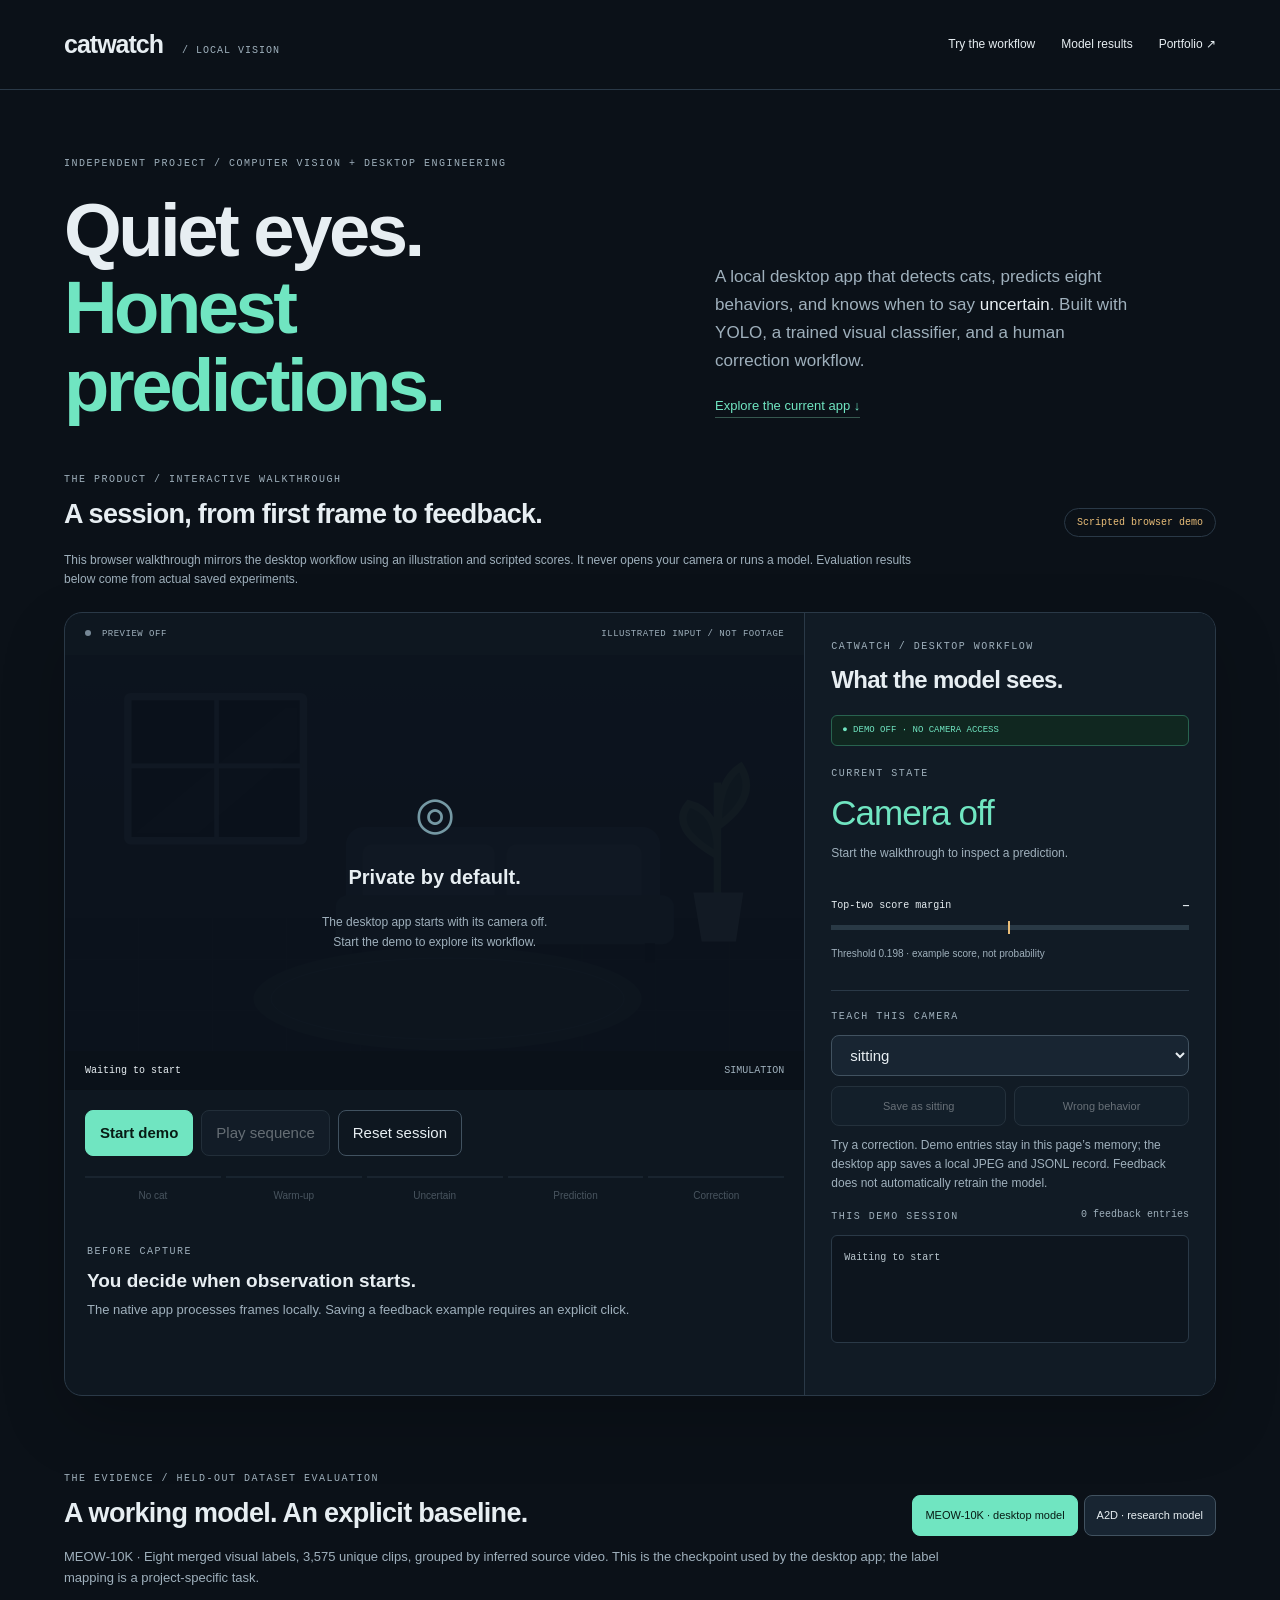
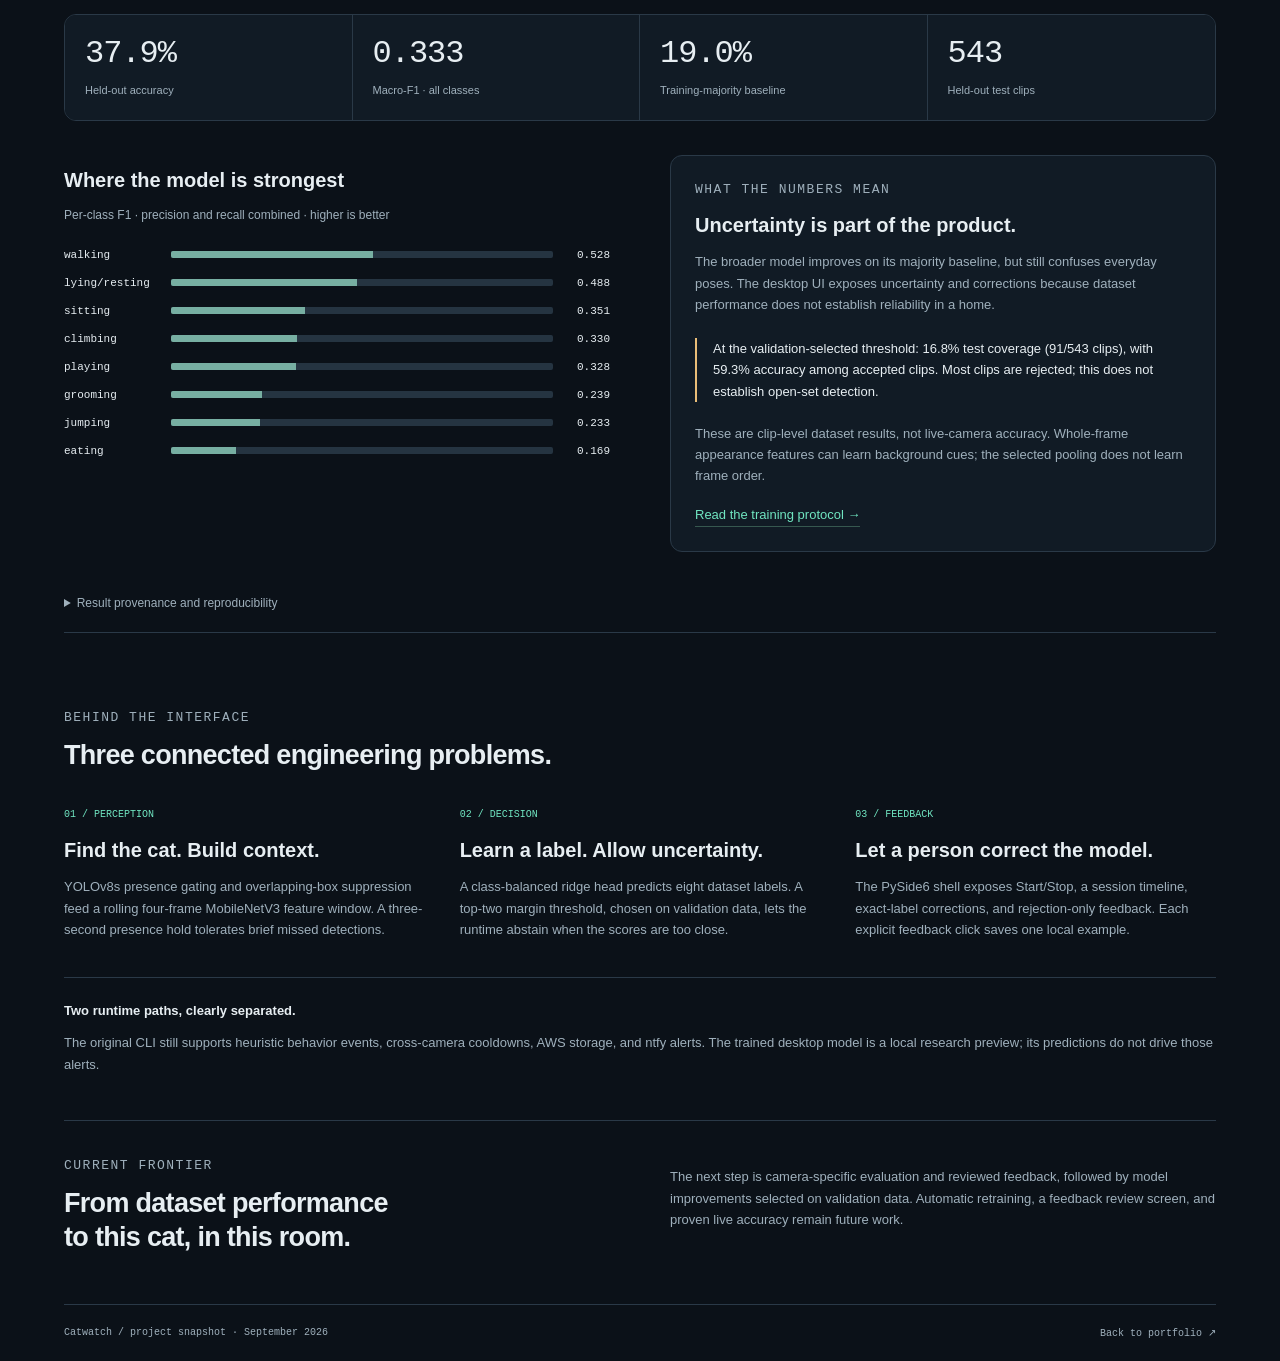
==== demos/catwatch/index.html @ 360c8b4b "Build software engineering portfolio" ====
<!doctype html>
<html lang="en">
<head>
  <meta charset="utf-8">
  <meta name="viewport" content="width=device-width, initial-scale=1">
  <meta name="description" content="Explore Catwatch: a local desktop cat-behavior app with trained models, uncertainty handling, and explicit human feedback.">
  <meta name="theme-color" content="#0b1118">
  <title>Catwatch — From detection to understanding</title>
  <link rel="stylesheet" href="styles.css">
  <script src="results.js" defer></script>
  <script src="app.js" defer></script>
</head>
<body>
  <a class="skip" href="#main">Skip to content</a>
  <header class="site-header">
    <a class="brand" href="#">catwatch<span> / LOCAL VISION</span></a>
    <nav aria-label="Primary"><a href="#demo">Try the workflow</a><a href="#evidence">Model results</a><a href="../../index.html#work">Portfolio ↗</a></nav>
  </header>
  <main id="main">
    <section class="hero">
      <div><p class="eyebrow">Independent project / computer vision + desktop engineering</p><h1>Quiet eyes.<br><span>Honest predictions.</span></h1></div>
      <div class="hero-copy"><p>A local desktop app that detects cats, predicts eight behaviors, and knows when to say <em>uncertain</em>. Built with YOLO, a trained visual classifier, and a human correction workflow.</p><a class="text-link" href="#demo">Explore the current app ↓</a></div>
    </section>
    <section id="demo" aria-labelledby="demo-title">
      <div class="section-heading"><div><p class="eyebrow">The product / interactive walkthrough</p><h2 id="demo-title">A session, from first frame to feedback.</h2></div><span class="badge">Scripted browser demo</span></div>
      <p class="demo-note">This browser walkthrough mirrors the desktop workflow using an illustration and scripted scores. It never opens your camera or runs a model. Evaluation results below come from actual saved experiments.</p>
      <div class="console">
        <div class="observation">
          <div class="console-bar"><span><span class="dot" id="status-dot"></span> <span id="source-status">PREVIEW OFF</span></span><span>ILLUSTRATED INPUT / NOT FOOTAGE</span></div>
          <div class="scene">
            <svg viewBox="0 0 800 470" role="img" aria-label="Illustrated living room used to demonstrate the desktop prediction workflow">
              <defs><pattern id="floor" width="80" height="55" patternUnits="userSpaceOnUse"><path d="M0 55H80V0" stroke="#253441" fill="none"/></pattern><linearGradient id="wall" x2="0" y2="1"><stop stop-color="#243444"/><stop offset="1" stop-color="#17232e"/></linearGradient></defs>
              <rect width="800" height="470" fill="url(#wall)"/>
              <path d="M0 285H800V470H0Z" fill="#18232c"/><path d="M0 285H800V470H0Z" fill="url(#floor)"/>
              <rect x="68" y="45" width="190" height="156" rx="3" fill="#101b26" stroke="#4c6375" stroke-width="8"/><path d="M164 48V199M71 120H257" stroke="#4c6375" stroke-width="5"/>
              <path d="M78 192L239 58H251V101L144 192Z" fill="#a1bfce" opacity=".06"/>
              <rect x="304" y="186" width="340" height="116" rx="20" fill="#3b5061"/><rect x="322" y="205" width="143" height="70" rx="10" fill="#4b6375"/><rect x="478" y="205" width="146" height="70" rx="10" fill="#4b6375"/><rect x="293" y="260" width="366" height="53" rx="13" fill="#344958"/><path d="M316 312V333M633 312V333" stroke="#101820" stroke-width="11"/>
              <ellipse cx="414" cy="372" rx="210" ry="56" fill="#2a4147"/><ellipse cx="414" cy="372" rx="191" ry="44" stroke="#405b61" fill="none"/>
              <path d="M706 282V138M706 217Q653 187 675 161Q708 169 706 217M707 185Q751 153 731 121Q706 137 707 185" stroke="#557969" stroke-width="8" fill="#345a4d"/><path d="M680 257H734L726 310H689Z" fill="#687d84"/>
              <g id="cat" hidden><ellipse cx="0" cy="10" rx="44" ry="28" fill="#b9c6cc"/><circle cx="34" cy="-12" r="23" fill="#cbd4d8"/><path d="M14 -23L14 -51L34 -32L52 -48L56 -17" fill="#cbd4d8"/><path d="M-39 16Q-83 12 -67 -22" stroke="#b9c6cc" stroke-width="12" stroke-linecap="round" fill="none"/><path d="M26 -13h3M43 -13h3" stroke="#203440" stroke-width="4" stroke-linecap="round"/><path d="M-20 26V39M20 25V39" stroke="#b9c6cc" stroke-width="13" stroke-linecap="round"/>
              <g id="box" hidden><path d="M-82 -37V-65H-55M54 -65H78V-37M78 30V57H52M-56 57H-82V31" stroke="#70e5c1" stroke-width="2" fill="none"/><rect x="-82" y="-91" width="99" height="24" rx="4" fill="#70e5c1"/><text x="-73" y="-75" fill="#0b211b" font-size="12" font-family="monospace">CAT DETECTED</text></g></g>
            </svg>
            <div class="off-screen" id="off-screen"><span class="camera-icon">◎</span><h3>Private by default.</h3><p>The desktop app starts with its camera off.<br>Start the demo to explore its workflow.</p></div>
            <div class="scene-label"><span id="scene-caption">Waiting to start</span><span>SIMULATION</span></div>
          </div>
          <div class="playback"><button id="toggle" class="primary">Start demo</button><button id="play" disabled>Play sequence</button><button id="reset" class="quiet">Reset session</button></div>
          <div class="steps" id="steps" role="group" aria-label="Session stages"></div>
          <div class="explain"><span class="eyebrow" id="step-count">BEFORE CAPTURE</span><h3 id="step-title">You decide when observation starts.</h3><p id="step-description">The native app processes frames locally. Saving a feedback example requires an explicit click.</p></div>
        </div>
        <aside class="rail" aria-label="Prediction and correction controls">
          <p class="eyebrow">Catwatch / desktop workflow</p><h2>What the model sees.</h2>
          <div class="privacy" id="privacy">● DEMO OFF · NO CAMERA ACCESS</div>
          <p class="eyebrow">Current state</p><div class="prediction" id="prediction" role="status">Camera off</div><p id="detail" class="detail">Start the walkthrough to inspect a prediction.</p>
          <div class="margin"><div><span>Top-two score margin</span><strong id="margin-value">—</strong></div><div class="meter"><div id="margin-fill"></div><span id="threshold-marker"></span></div><small id="margin-caption">Ridge scores are not confidence probabilities.</small></div>
          <div class="feedback"><label class="eyebrow" for="correction">Teach this camera</label><select id="correction" aria-label="Actual behavior"></select><div class="feedback-actions"><button id="save" disabled>Save as sitting</button><button id="reject" disabled>Wrong behavior</button></div><p class="detail">Try a correction. Demo entries stay in this page’s memory; the desktop app saves a local JPEG and JSONL record. Feedback does not automatically retrain the model.</p></div>
          <div class="session-head"><p class="eyebrow">This demo session</p><span id="feedback-count">0 corrections</span></div><ol id="history" class="history" aria-label="Session history"><li>Waiting to start</li></ol><p id="feedback-status" class="feedback-status" role="status"></p>
        </aside>
      </div>
    </section>
    <section id="evidence" class="evidence" aria-labelledby="evidence-title">
      <div class="section-heading"><div><p class="eyebrow">The evidence / held-out dataset evaluation</p><h2 id="evidence-title">A working model. An explicit baseline.</h2></div><div class="model-switch" role="group" aria-label="Evaluation dataset"><button id="meow" aria-pressed="true">MEOW-10K · desktop model</button><button id="a2d" aria-pressed="false">A2D · research model</button></div></div>
      <p id="dataset-description"></p>
      <div class="metrics" id="metrics"></div>
      <div class="results-grid"><div><h3>Where the model is strongest</h3><p class="detail">Per-class F1 · precision and recall combined · higher is better</p><div id="class-results"></div></div><div class="research-note"><p class="eyebrow">What the numbers mean</p><h3 id="result-title"></h3><p id="result-note"></p><div id="selective"></div><p class="detail">These are clip-level dataset results, not live-camera accuracy. Whole-frame appearance features can learn background cues; the selected pooling does not learn frame order.</p><a class="text-link" href="protocol.html">Read the training protocol →</a></div></div>
      <details><summary>Result provenance and reproducibility</summary><p>The values shown here are exported from the local experiment reports. The snapshot includes report hashes, split counts, model settings, and evaluation results. No video, weights, or private camera feedback is included.</p><a href="evaluation.json">Inspect the evaluation snapshot</a><p class="detail">Refresh with <code>python scripts/export_demo_results.py</code> after a new evaluated run. The walkthrough’s example scores are scripted separately.</p></details>
    </section>
    <section class="engineering" aria-labelledby="engineering-title"><p class="eyebrow">Behind the interface</p><h2 id="engineering-title">Three connected engineering problems.</h2><div class="engineering-grid"><article><span class="index">01 / PERCEPTION</span><h3>Find the cat. Build context.</h3><p>YOLOv8s presence gating and overlapping-box suppression feed a rolling four-frame MobileNetV3 feature window. A three-second presence hold tolerates brief missed detections.</p></article><article><span class="index">02 / DECISION</span><h3>Learn a label. Allow uncertainty.</h3><p>A class-balanced ridge head predicts eight dataset labels. A top-two margin threshold, chosen on validation data, lets the runtime abstain when the scores are too close.</p></article><article><span class="index">03 / FEEDBACK</span><h3>Let a person correct the model.</h3><p>The PySide6 shell exposes Start/Stop, a session timeline, exact-label corrections, and rejection-only feedback. Each explicit feedback click saves one local example.</p></article></div><div class="boundary"><strong>Two runtime paths, clearly separated.</strong><p>The original CLI still supports heuristic behavior events, cross-camera cooldowns, AWS storage, and ntfy alerts. The trained desktop model is a local research preview; its predictions do not drive those alerts.</p></div></section>
    <section class="next"><div><p class="eyebrow">Current frontier</p><h2>From dataset performance<br>to this cat, in this room.</h2></div><p>The next step is camera-specific evaluation and reviewed feedback, followed by model improvements selected on validation data. Automatic retraining, a feedback review screen, and proven live accuracy remain future work.</p></section>
    <footer><span>Catwatch / project snapshot · September 2026</span><a href="../../index.html#work">Back to portfolio ↗</a></footer>
  </main>
</body>
</html>
---- demos/catwatch/styles.css ----
:root {
  color-scheme: dark;
  --bg: #0b1118;
  --panel: #111b25;
  --border: #2a3947;
  --text: #e7eef2;
  --muted: #9fb0bc;
  --mint: #70e5c1;
  --amber: #e9bd78;
  --mono: Menlo, Consolas, monospace;
}
* { box-sizing: border-box; }
html { scroll-behavior: smooth; scroll-padding-top: 28px; }
body { margin: 0; background: var(--bg); color: var(--text); font: 15px/1.65 "Helvetica Neue", Helvetica, Arial, sans-serif; }
a { color: inherit; text-decoration: none; }
a:hover { color: var(--mint); }
button, select { font: inherit; }
button, select { border: 1px solid #415260; background: #182532; color: var(--text); border-radius: 8px; padding: 10px 14px; }
button { cursor: pointer; }
button:hover:enabled { border-color: var(--mint); }
button:disabled { cursor: default; opacity: .4; }
:focus-visible { outline: 3px solid var(--mint); outline-offset: 4px; }
[hidden] { display: none !important; }
.site-header { max-width: 1440px; margin: auto; padding: 24px 5%; display: flex; justify-content: space-between; align-items: center; gap: 24px; border-bottom: 1px solid var(--border); }
.brand { font-size: 25px; font-weight: 750; letter-spacing: -1px; }
.brand span { font: 10px var(--mono); color: var(--muted); letter-spacing: 1px; margin-left: 12px; }
nav { display: flex; gap: 26px; font-size: 12px; }
main { max-width: 1440px; padding: 0 5%; margin: auto; }
.hero { padding: 66px 0 48px; display: grid; grid-template-columns: 1.2fr 1fr; align-items: end; gap: 50px; }
h1 { font-size: clamp(44px, 5.8vw, 80px); line-height: 1.04; letter-spacing: -3.5px; font-weight: 550; margin: 20px 0 0; }
h1 span { color: var(--mint); }
h2 { font-size: 27px; line-height: 1.25; letter-spacing: -.7px; margin: 5px 0; font-weight: 550; }
h3 { font-size: 20px; line-height: 1.35; font-weight: 550; margin: 12px 0; }
p { color: var(--muted); margin: 10px 0 16px; }
.hero-copy { max-width: 420px; padding-bottom: 5px; font-size: 17px; }
em { color: var(--text); font-style: normal; }
.eyebrow { color: var(--muted); font: 10px/1.6 var(--mono); letter-spacing: 1.5px; text-transform: uppercase; margin: 0 0 10px; }
.text-link { color: var(--mint); font-size: 13px; border-bottom: 1px solid #36584f; padding-bottom: 4px; }
.section-heading { display: flex; align-items: end; justify-content: space-between; gap: 24px; }
.badge { white-space: nowrap; font: 10px var(--mono); padding: 8px 12px; border: 1px solid var(--border); border-radius: 30px; color: var(--amber); }
.demo-note { font-size: 12px; max-width: 870px; margin: 14px 0 22px; }
.console { display: grid; grid-template-columns: minmax(0, 1.8fr) minmax(310px, 1fr); border: 1px solid var(--border); border-radius: 18px; overflow: hidden; background: #0e1720; box-shadow: 0 25px 65px #0003; }
.console-bar { padding: 16px 20px; display: flex; justify-content: space-between; gap: 14px; font: 9px var(--mono); letter-spacing: .5px; color: var(--muted); }
.dot { display: inline-block; width: 6px; height: 6px; border-radius: 50%; background: #768896; margin-right: 5px; }
.dot.on { background: var(--mint); }
.scene { position: relative; overflow: hidden; }
.scene svg { width: 100%; display: block; }
.off-screen { position: absolute; inset: 0; background: #0a111be8; display: flex; align-items: center; justify-content: center; flex-direction: column; text-align: center; }
.camera-icon { font-size: 46px; color: #7599a4; }
.off-screen p { font-size: 12px; }
.scene-label { position: absolute; bottom: 0; left: 0; right: 0; padding: 14px 20px; display: flex; justify-content: space-between; font: 10px var(--mono); background: #0b1118b8; gap: 12px; }
.scene-label span:last-child { color: var(--muted); }
.playback { display: flex; gap: 8px; padding: 20px; flex-wrap: wrap; }
.primary { background: var(--mint); color: #071b14; border-color: var(--mint); font-weight: 650; }
.quiet { background: transparent; }
.steps { padding: 0 20px; display: grid; grid-template-columns: repeat(5, 1fr); gap: 5px; }
.steps button { padding: 10px 3px; font-size: 10px; border: 0; border-top: 2px solid var(--border); border-radius: 0; background: transparent; color: var(--muted); }
.steps button[aria-pressed="true"] { border-color: var(--mint); color: var(--mint); }
.explain { padding: 22px; min-height: 180px; }
.explain h3 { font-size: 19px; margin: 6px 0; }
.explain p { font-size: 13px; margin: 0; }
.rail { background: var(--panel); border-left: 1px solid var(--border); padding: 26px; }
.rail h2 { font-size: 24px; }
.privacy { color: var(--mint); border: 1px solid #28634f; background: #102720; border-radius: 6px; padding: 8px 10px; font: 9px/1.4 var(--mono); margin: 20px 0; }
.prediction { color: var(--mint); font-size: 35px; line-height: 1.2; letter-spacing: -1px; }
.prediction.uncertain { color: var(--amber); }
.detail { font-size: 12px; line-height: 1.6; }
#detail { min-height: 38px; }
.margin { margin: 18px 0 25px; }
.margin > div:first-child { display: flex; justify-content: space-between; font: 10px var(--mono); }
.meter { position: relative; height: 5px; background: #293945; margin: 14px 0 10px; }
#margin-fill { height: 100%; width: 0; background: var(--mint); }
#threshold-marker { position: absolute; top: -4px; height: 13px; width: 2px; background: var(--amber); }
small { font-size: 10px; color: var(--muted); }
.feedback { border-top: 1px solid var(--border); padding-top: 18px; }
.feedback label { display: block; }
select { width: 100%; margin-bottom: 10px; }
.feedback-actions { display: flex; gap: 8px; }
.feedback-actions button { flex: 1; font-size: 11px; padding: 10px 6px; }
.session-head { display: flex; justify-content: space-between; align-items: start; }
.session-head span { color: var(--muted); font: 10px var(--mono); }
.history { height: 108px; overflow-y: auto; margin: 0; padding: 10px 12px; list-style: none; border: 1px solid var(--border); border-radius: 6px; background: #0d151e; }
.history li { font: 10px/1.7 var(--mono); color: #b9c6ce; padding: 3px 0; }
.feedback-status { font-size: 11px; color: var(--mint); margin-bottom: 0; }
.evidence, .engineering { margin-top: 75px; }
.model-switch { display: flex; flex-wrap: wrap; gap: 6px; }
.model-switch button { font-size: 11px; padding: 10px 12px; }
.model-switch button[aria-pressed="true"] { background: var(--mint); color: #071b14; border-color: var(--mint); }
#dataset-description { font-size: 13px; max-width: 900px; }
.metrics { display: grid; grid-template-columns: repeat(4, 1fr); margin: 26px 0 34px; border: 1px solid var(--border); border-radius: 12px; overflow: hidden; }
.metric { padding: 20px; background: var(--panel); border-right: 1px solid var(--border); }
.metric:last-child { border: 0; }
.metric strong { font: 32px var(--mono); display: block; letter-spacing: -1px; }
.metric span { display: block; color: var(--muted); font-size: 11px; margin-top: 9px; }
.results-grid { display: grid; grid-template-columns: 1fr 1fr; gap: 60px; }
.class-row { display: grid; grid-template-columns: 95px 1fr 45px; align-items: center; gap: 12px; font: 11px var(--mono); padding: 8px 0; }
.class-track { height: 7px; background: #253441; border-radius: 2px; overflow: hidden; }
.class-track span { display: block; height: 100%; background: #77afa2; }
.class-row strong { text-align: right; font-weight: normal; }
.research-note { background: var(--panel); border: 1px solid var(--border); padding: 24px; border-radius: 12px; }
.research-note p { font-size: 13px; }
#selective { border-left: 2px solid var(--amber); padding-left: 16px; color: var(--text); font-size: 13px; margin: 22px 0; }
details { margin-top: 24px; padding: 18px 0; border-bottom: 1px solid var(--border); font-size: 12px; }
summary { cursor: pointer; color: var(--muted); }
details a { color: var(--mint); }
.engineering-grid { display: grid; grid-template-columns: repeat(3, 1fr); gap: 35px; margin-top: 28px; }
.index { font: 10px var(--mono); color: var(--mint); }
.engineering p { font-size: 13px; }
.boundary { border-top: 1px solid var(--border); margin-top: 20px; padding-top: 20px; }
.boundary strong { font-size: 13px; }
.next { display: grid; grid-template-columns: 1fr 1fr; gap: 60px; border-top: 1px solid var(--border); margin-top: 45px; padding-top: 35px; }
.next p { font-size: 13px; }
footer { display: flex; justify-content: space-between; gap: 20px; border-top: 1px solid var(--border); margin-top: 45px; padding: 22px 0; font: 10px var(--mono); color: var(--muted); }
.skip { position: absolute; top: -100px; left: 15px; background: var(--mint); color: var(--bg); padding: 10px; z-index: 5; }
.skip:focus { top: 10px; }
@media (min-width: 1050px) { .scene { min-height: 360px; } .scene svg { min-height: 360px; object-fit: cover; } }
@media (max-width: 900px) {
  .hero { gap: 25px; }
  .console { grid-template-columns: 1fr; }
  .rail { border-left: 0; border-top: 1px solid var(--border); }
  .section-heading { align-items: start; flex-direction: column; gap: 15px; }
  .results-grid { gap: 25px; }
}
@media (max-width: 600px) {
  .site-header { flex-wrap: wrap; padding-top: 18px; padding-bottom: 18px; gap: 12px; }
  nav { gap: 18px; font-size: 11px; }
  .hero { grid-template-columns: 1fr; padding: 36px 0; }
  h1 { letter-spacing: -2px; }
  h2 { font-size: 24px; }
  .hero-copy { font-size: 15px; }
  .console-bar { padding: 12px; font-size: 8px; }
  .scene-label { font-size: 8px; padding: 10px; }
  .off-screen h3 { margin: 2px 0; }
  .off-screen p { font-size: 10px; }
  .camera-icon { font-size: 30px; }
  .playback { padding: 15px; }
  .playback button { font-size: 12px; }
  .steps { padding: 0 15px; }
  .rail { padding: 22px; }
  .metrics { grid-template-columns: 1fr 1fr; }
  .metric { border-bottom: 1px solid var(--border); padding: 17px; }
  .metric strong { font-size: 28px; }
  .results-grid, .engineering-grid, .next { grid-template-columns: 1fr; gap: 24px; }
  .evidence, .engineering { margin-top: 48px; }
  footer { flex-direction: column; gap: 10px; }
}
@media (prefers-reduced-motion: reduce) { html { scroll-behavior: auto; } }
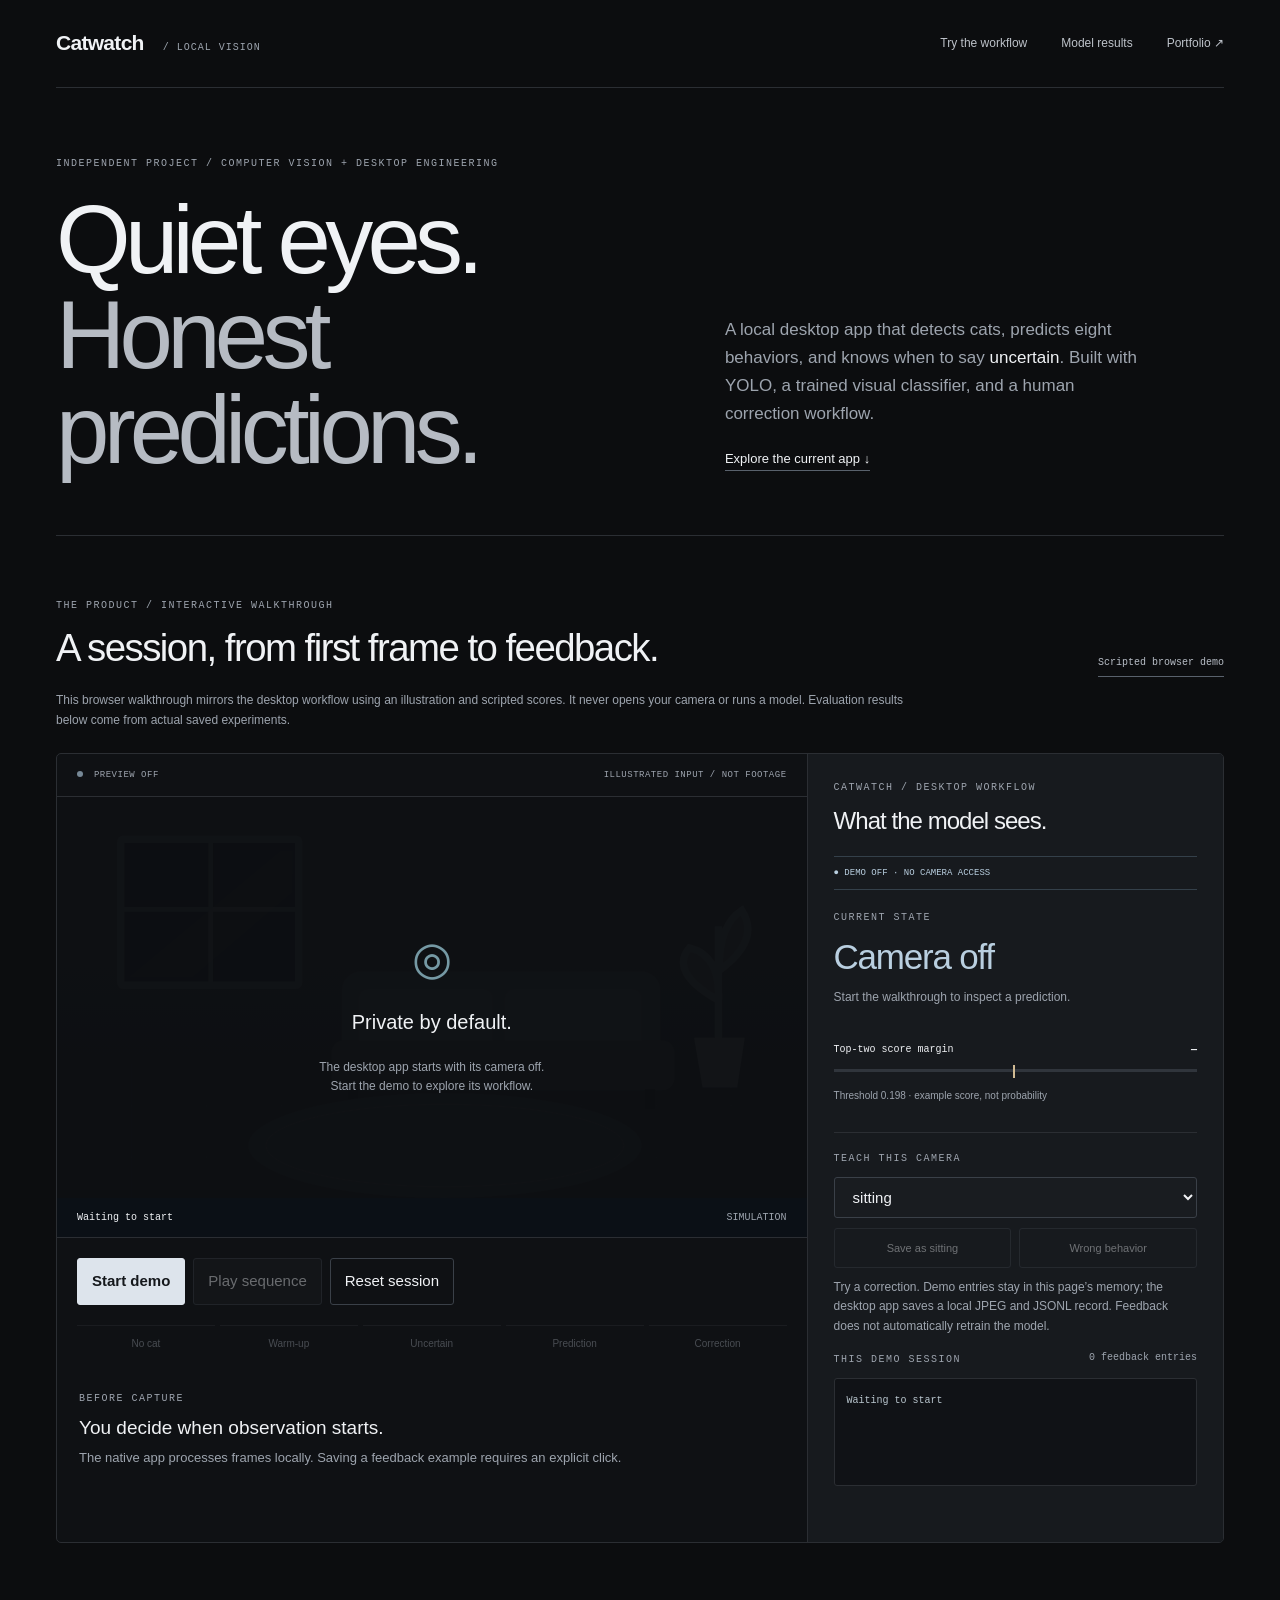
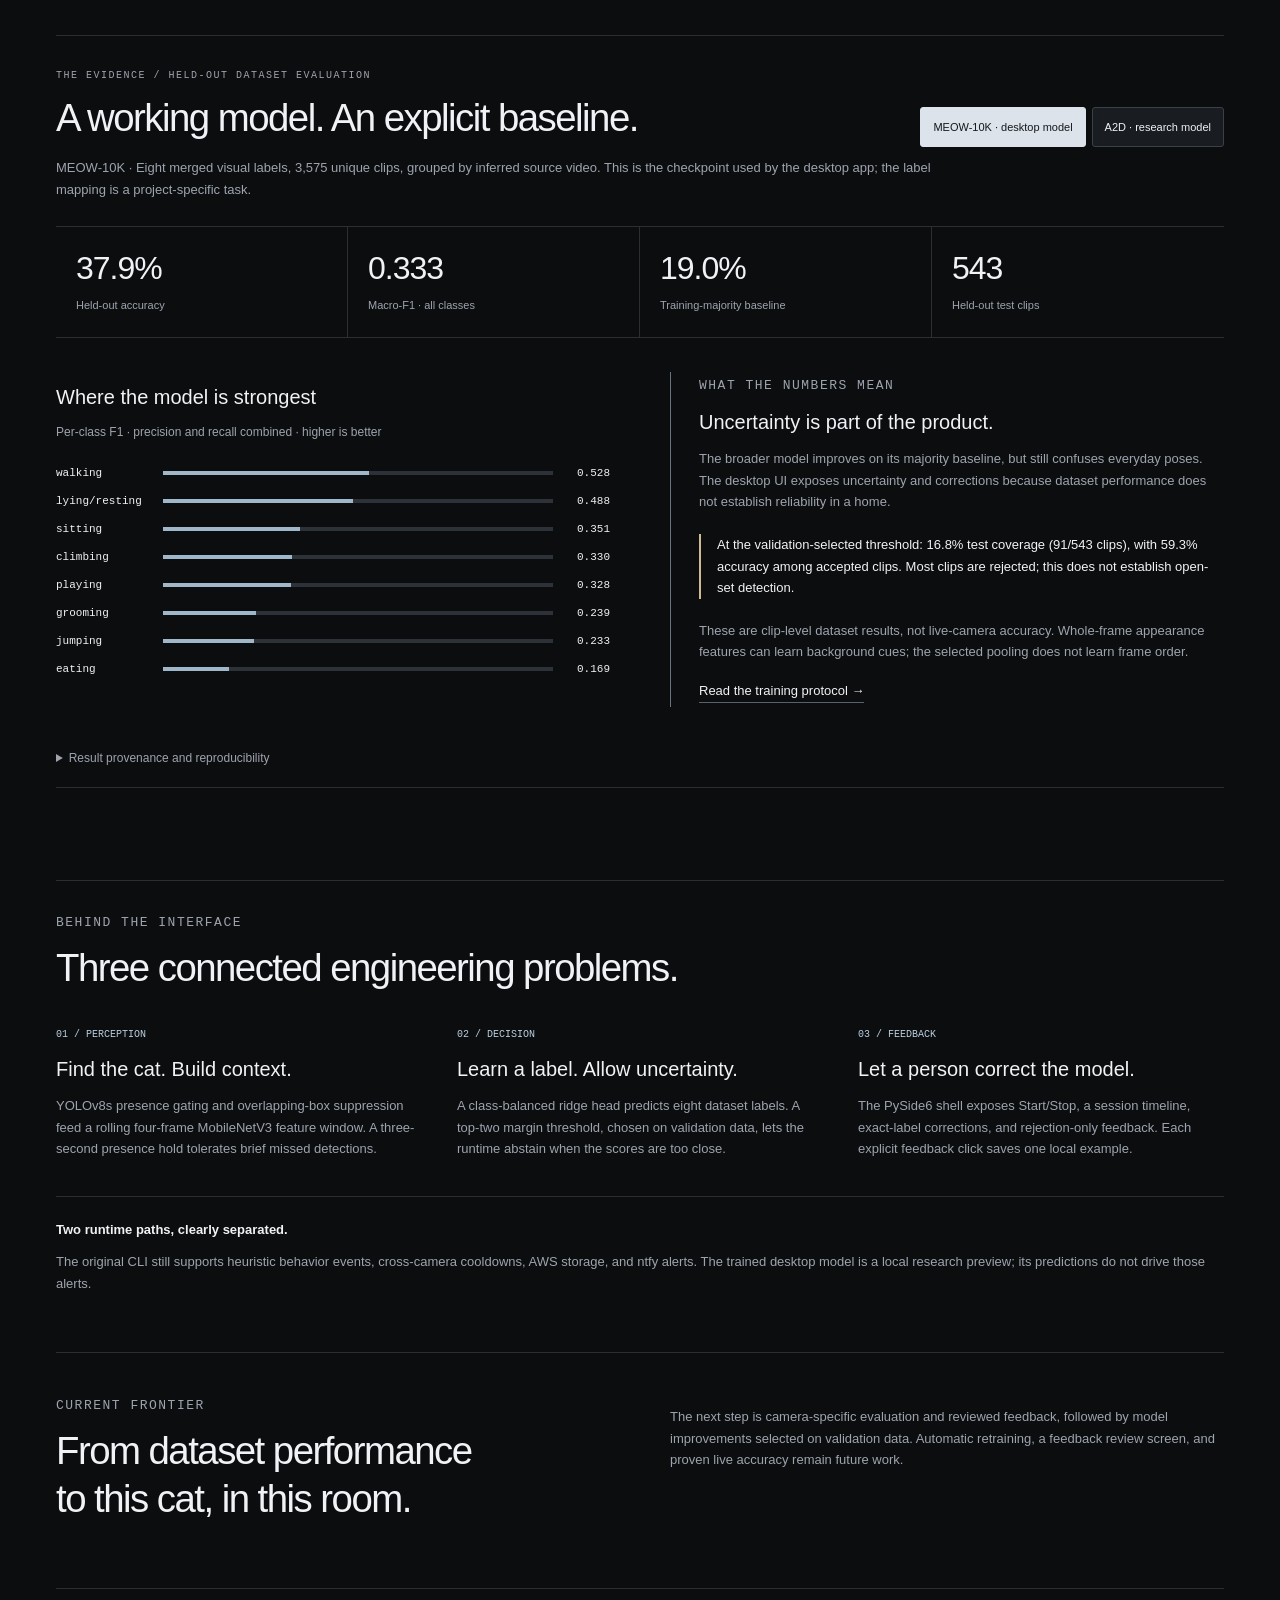
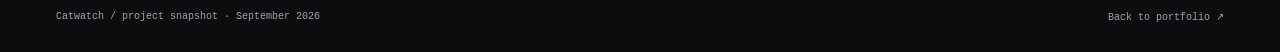
==== commit 122afd13: "Align Catwatch walkthrough with portfolio" ====
--- a/demos/catwatch/index.html
+++ b/demos/catwatch/index.html
@@ -4,7 +4,7 @@
   <meta charset="utf-8">
   <meta name="viewport" content="width=device-width, initial-scale=1">
   <meta name="description" content="Explore Catwatch: a local desktop cat-behavior app with trained models, uncertainty handling, and explicit human feedback.">
-  <meta name="theme-color" content="#0b1118">
+  <meta name="theme-color" content="#0c0d0f">
   <title>Catwatch — From detection to understanding</title>
   <link rel="stylesheet" href="styles.css">
   <script src="results.js" defer></script>
@@ -13,7 +13,7 @@
 <body>
   <a class="skip" href="#main">Skip to content</a>
   <header class="site-header">
-    <a class="brand" href="#">catwatch<span> / LOCAL VISION</span></a>
+    <a class="brand" href="#">Catwatch<span> / LOCAL VISION</span></a>
     <nav aria-label="Primary"><a href="#demo">Try the workflow</a><a href="#evidence">Model results</a><a href="../../index.html#work">Portfolio ↗</a></nav>
   </header>
   <main id="main">
--- a/demos/catwatch/styles.css
+++ b/demos/catwatch/styles.css
@@ -145,3 +145,70 @@
   footer { flex-direction: column; gap: 10px; }
 }
 @media (prefers-reduced-motion: reduce) { html { scroll-behavior: auto; } }
+
+/* Portfolio visual system */
+:root {
+  --bg: #0c0d0f;
+  --panel: #15171a;
+  --border: #2b2e33;
+  --text: #f0f2f5;
+  --muted: #9da4ae;
+  --mint: #b9cfe0;
+  --amber: #d0ba93;
+}
+body { font-family: "DM Sans", "Helvetica Neue", Arial, sans-serif; -webkit-font-smoothing: antialiased; }
+.site-header, main { max-width: 1240px; width: calc(100% - 112px); padding-inline: 0; }
+.site-header { height: 88px; padding-block: 0; }
+.brand { font-size: 21px; font-weight: 550; letter-spacing: -.7px; }
+nav { gap: 34px; color: #bdc2c9; }
+.hero { min-height: 430px; padding: 68px 0 58px; border-bottom: 1px solid var(--border); gap: 70px; }
+h1 { font-size: clamp(54px, 7.5vw, 104px); line-height: .99; letter-spacing: -.06em; font-weight: 500; }
+h1 span { color: #b6bbc3; }
+h2 { font-size: clamp(27px, 3vw, 40px); letter-spacing: -.04em; font-weight: 500; }
+h3 { font-weight: 500; }
+.text-link { color: var(--text); border-color: #59616c; }
+#demo { padding-top: 62px; }
+.badge { border: 0; border-bottom: 1px solid #59616c; border-radius: 0; color: #b8bec7; padding-inline: 0; }
+.console { border-radius: 5px; background: #0f1114; box-shadow: none; }
+.console-bar { border-bottom: 1px solid var(--border); }
+.scene { background: #111419; }
+.scene svg { filter: grayscale(.82) saturate(.45) brightness(.75); }
+.off-screen { background: #0d0f12eb; }
+.playback { border-top: 1px solid var(--border); }
+button, select { border-radius: 3px; background: #191c20; border-color: #3a4048; }
+button:hover:enabled { border-color: #77818d; }
+.primary { background: #dde4ec; border-color: #dde4ec; color: #15181c; font-weight: 550; }
+.steps button { border-top-width: 1px; }
+.steps button[aria-pressed="true"] { color: var(--text); }
+.rail { background: #171a1e; }
+.privacy { border: 0; border-block: 1px solid #34404a; border-radius: 0; background: transparent; padding: 10px 0; }
+.prediction { letter-spacing: -.035em; }
+.meter { height: 3px; background: #30353c; }
+.history { border-radius: 3px; background: #101216; }
+.evidence, .engineering { margin-top: 92px; padding-top: 32px; border-top: 1px solid var(--border); }
+.model-switch button[aria-pressed="true"] { background: #dce3ea; border-color: #dce3ea; color: #15181c; }
+.metrics { border: 0; border-block: 1px solid var(--border); border-radius: 0; }
+.metric { background: transparent; padding-block: 23px; }
+.metric strong { font-family: inherit; font-weight: 450; }
+.class-track { height: 4px; border-radius: 0; background: #2d3238; }
+.class-track span { background: #9fb7c8; }
+.research-note { background: transparent; border: 0; border-left: 1px solid #697480; border-radius: 0; padding: 4px 0 4px 28px; }
+.next { margin-top: 58px; padding-top: 43px; }
+footer { margin-top: 60px; padding-bottom: 30px; }
+::selection { background: #dce2ed; color: #101113; }
+
+@media (max-width: 900px) {
+  .site-header, main { width: calc(100% - 64px); }
+  .hero { gap: 30px; }
+}
+@media (max-width: 600px) {
+  .site-header, main { width: calc(100% - 40px); }
+  .site-header { height: auto; min-height: 84px; padding-block: 17px; }
+  .brand span { display: none; }
+  nav { width: 100%; gap: 20px; }
+  .hero { min-height: 0; padding: 45px 0; gap: 28px; }
+  h1 { font-size: clamp(49px, 14vw, 68px); }
+  #demo { padding-top: 42px; }
+  .steps { grid-template-columns: repeat(5, minmax(52px, 1fr)); overflow-x: auto; }
+  .research-note { padding-left: 20px; }
+}
